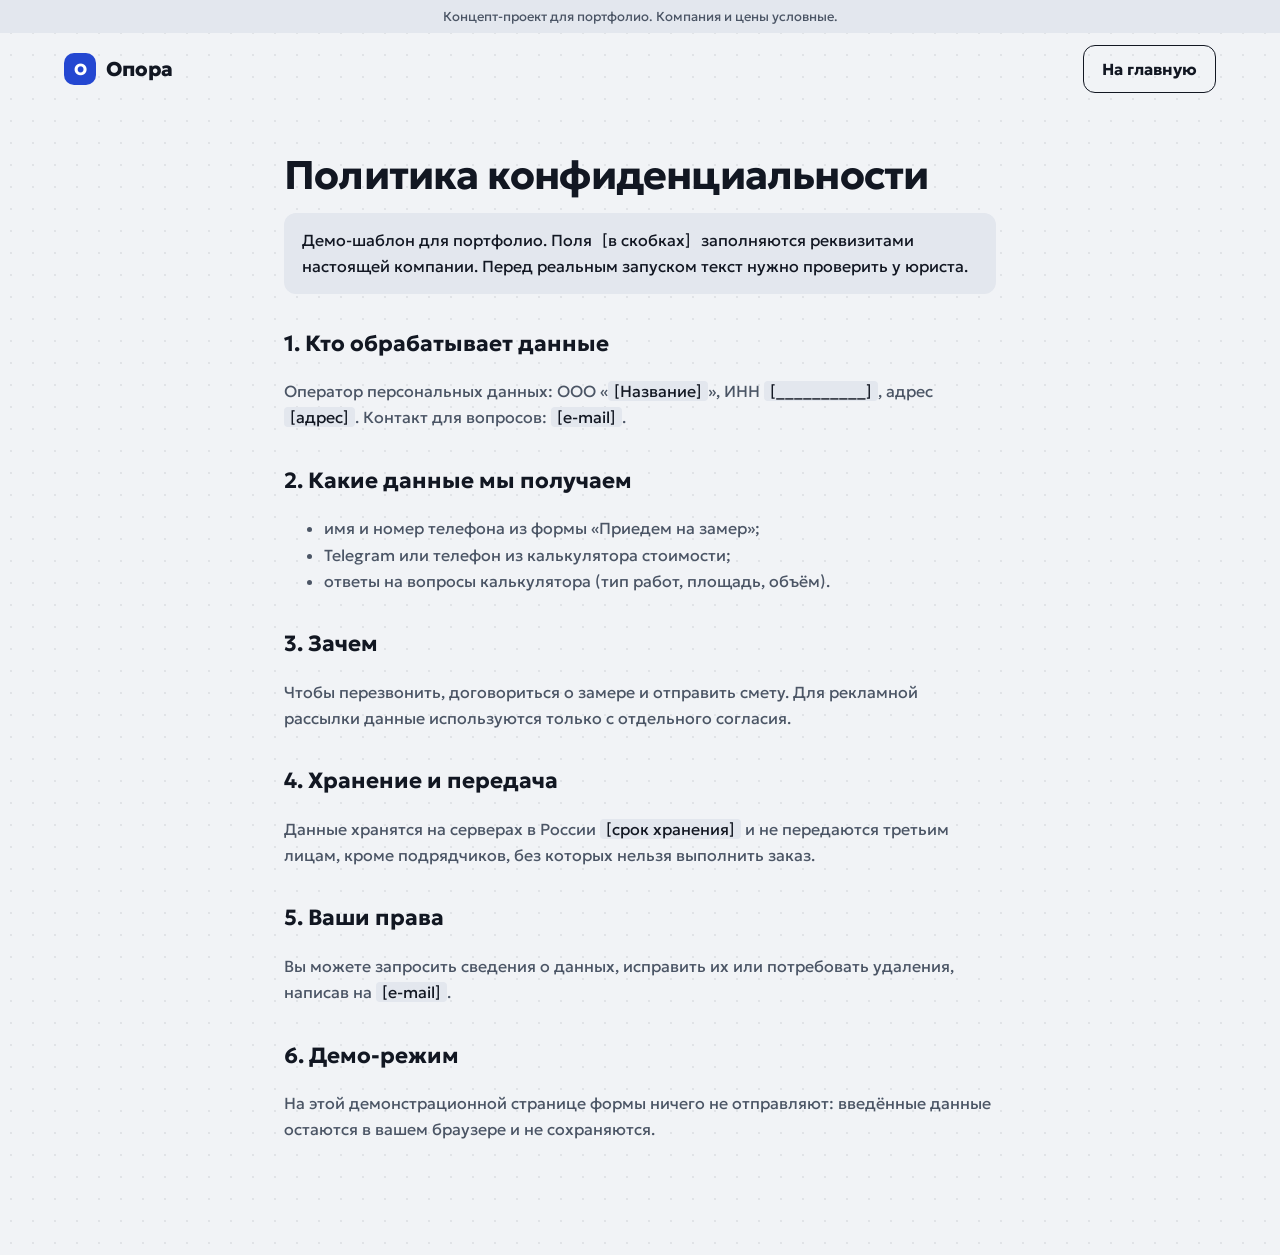
==== privacy.html @ 07a1dea5 "Опора: демо-лендинг строительной компании (кран, квиз, смета, до/после) Co-Authored-By: Claude Sonne" ====
<!doctype html>
<html lang="ru">
<head>
<meta charset="utf-8">
<meta name="viewport" content="width=device-width, initial-scale=1">
<title>Политика конфиденциальности, Опора</title>
<meta name="robots" content="noindex">
<script>
(function(){var d=document.documentElement;try{if(localStorage.getItem('opora-theme')==='dark')d.setAttribute('data-theme','dark')}catch(e){}})();
</script>
<link rel="stylesheet" href="styles.css">
</head>
<body>
<div class="page" style="min-height:100vh">
<div class="demo-bar">Концепт-проект для портфолио. Компания и цены условные.</div>
<header class="hdr">
  <a class="logo" href="index.html" aria-label="Опора, на главную"><span class="logo-mark" aria-hidden="true">О</span><span class="logo-name">Опора</span></a>
  <a class="doc-link" href="index.html">На главную</a>
</header>
<main class="doc">
  <h1>Политика конфиденциальности</h1>
  <p class="warn">Демо-шаблон для портфолио. Поля <span class="fill">[в скобках]</span> заполняются реквизитами настоящей компании. Перед реальным запуском текст нужно проверить у юриста.</p>

  <h2>1. Кто обрабатывает данные</h2>
  <p>Оператор персональных данных: ООО «<span class="fill">[Название]</span>», ИНН <span class="fill">[__________]</span>, адрес <span class="fill">[адрес]</span>. Контакт для вопросов: <span class="fill">[e-mail]</span>.</p>

  <h2>2. Какие данные мы получаем</h2>
  <ul>
    <li>имя и номер телефона из формы «Приедем на замер»;</li>
    <li>Telegram или телефон из калькулятора стоимости;</li>
    <li>ответы на вопросы калькулятора (тип работ, площадь, объём).</li>
  </ul>

  <h2>3. Зачем</h2>
  <p>Чтобы перезвонить, договориться о замере и отправить смету. Для рекламной рассылки данные используются только с отдельного согласия.</p>

  <h2>4. Хранение и передача</h2>
  <p>Данные хранятся на серверах в России <span class="fill">[срок хранения]</span> и не передаются третьим лицам, кроме подрядчиков, без которых нельзя выполнить заказ.</p>

  <h2>5. Ваши права</h2>
  <p>Вы можете запросить сведения о данных, исправить их или потребовать удаления, написав на <span class="fill">[e-mail]</span>.</p>

  <h2>6. Демо-режим</h2>
  <p>На этой демонстрационной странице формы ничего не отправляют: введённые данные остаются в вашем браузере и не сохраняются.</p>
</main>
</div>
</body>
</html>
---- styles.css ----
/* Опора: демо-лендинг. Темы: «Кобальт» (светлая, по умолчанию) и «Сигнал» (тёмная). */
@font-face{font-family:"Geologica";font-weight:400;font-style:normal;font-display:swap;src:url(fonts/geologica-400.ttf) format("truetype")}
@font-face{font-family:"Geologica";font-weight:500;font-style:normal;font-display:swap;src:url(fonts/geologica-500.ttf) format("truetype")}
@font-face{font-family:"Geologica";font-weight:600;font-style:normal;font-display:swap;src:url(fonts/geologica-600.ttf) format("truetype")}
@font-face{font-family:"Geologica";font-weight:700;font-style:normal;font-display:swap;src:url(fonts/geologica-700.ttf) format("truetype")}
@font-face{font-family:"Geologica";font-weight:800;font-style:normal;font-display:swap;src:url(fonts/geologica-800.ttf) format("truetype")}

:root{
  --bg:#F1F3F6;--card:#FBFCFD;--soft:#E3E7EE;--text:#121722;--muted:#4B5565;--line:#D8DDE5;
  --accent:#2447D1;--accentInk:#FFFFFF;--accentText:#2447D1;--accentSub:#DCE3FF;
  --ph:#DCE1EA;--phLine:rgba(18,23,34,.05);--phText:#4B5565;
  --inputLine:#AEB6C3;--inputBg:#FFFFFF;--crane:#3A4456;--dot:rgba(18,23,34,.075);
  --shadow:0 24px 50px rgba(36,71,209,.12);--error:#B3261E;
  color-scheme:light;
}
:root[data-theme="dark"]{
  --bg:#141518;--card:#1D1F23;--soft:#23262B;--text:#ECEAE4;--muted:#A7A49C;--line:#34373D;
  --accent:#E3B23C;--accentInk:#141518;--accentText:#E3B23C;--accentSub:#4A3C12;
  --ph:#23262B;--phLine:rgba(255,255,255,.035);--phText:#9C998F;
  --inputLine:#4A4D54;--inputBg:#141518;--crane:#8E8B84;--dot:rgba(255,255,255,.05);
  --shadow:0 24px 50px rgba(0,0,0,.35);--error:#FF8A80;
  color-scheme:dark;
}

*,*::before,*::after{box-sizing:border-box}
html{-webkit-text-size-adjust:100%}
body{margin:0}
a{color:inherit}
img{display:block;max-width:100%}
button{font:inherit}
:focus-visible{outline:3px solid var(--accentText);outline-offset:3px;border-radius:6px}

.page{background-color:var(--bg);color:var(--text);font-family:"Geologica",system-ui,sans-serif;transition:background-color .3s ease,color .3s ease;overflow-x:clip;
  background-image:radial-gradient(var(--dot) 1.1px,transparent 1.4px);background-size:22px 22px}
.wrap{max-width:1200px;margin:0 auto;padding-left:24px;padding-right:24px}
.sr-only{position:absolute;width:1px;height:1px;overflow:hidden;clip:rect(0 0 0 0);white-space:nowrap}

.demo-bar{font-size:13px;text-align:center;padding:8px 16px;background:var(--soft);color:var(--muted)}

/* Шапка */
.hdr{max-width:1200px;margin:0 auto;padding:0 24px;height:72px;display:flex;justify-content:space-between;align-items:center;gap:16px;position:relative}
.logo{display:flex;align-items:center;gap:10px;text-decoration:none}
.logo-mark{width:32px;height:32px;border-radius:10px;background:var(--accent);color:var(--accentInk);display:flex;align-items:center;justify-content:center;font-weight:800}
.logo-name{font-weight:800;font-size:20px}
.hdr-right{display:flex;align-items:center;gap:24px}
.nav{display:flex;gap:24px;font-size:15px;align-items:center}
.nav a{text-decoration:none;color:var(--muted);transition:color .15s ease}
.nav a:hover{color:var(--text)}
.nav a.tel{color:var(--text);font-weight:700;white-space:nowrap}
.theme-btn{min-height:40px;padding:0 14px;border-radius:10px;border:1.5px solid var(--line);background:var(--card);color:var(--text);font-size:14px;font-weight:600;cursor:pointer;white-space:nowrap}
.burger{display:none;width:44px;height:44px;border-radius:10px;border:1.5px solid var(--line);background:var(--card);color:var(--text);cursor:pointer;padding:0;align-items:center;justify-content:center}
.burger span,.burger span::before,.burger span::after{display:block;width:20px;height:2px;background:currentColor;border-radius:2px;position:relative;transition:transform .2s ease,background-color .2s ease}
.burger span::before,.burger span::after{content:"";position:absolute;left:0}
.burger span::before{top:-6px}.burger span::after{top:6px}
.burger[aria-expanded="true"] span{background:transparent}
.burger[aria-expanded="true"] span::before{transform:translateY(6px) rotate(45deg)}
.burger[aria-expanded="true"] span::after{transform:translateY(-6px) rotate(-45deg)}

/* Общие кнопки и заголовки */
.btn{transition:transform .15s ease,opacity .15s ease;cursor:pointer;border:none;font-weight:700;color:var(--accentInk);background:var(--accent);border-radius:12px;text-decoration:none}
.btn:hover{opacity:.92}
.btn:active{transform:translateY(1px)}
.h2{font-weight:800;font-size:44px;letter-spacing:-.025em;line-height:1.05;margin:0 0 14px}
.lead{margin:0 0 32px;color:var(--muted);font-size:17px;line-height:1.55;max-width:560px}
.sec{max-width:1200px;margin:0 auto;padding:0 24px 104px}

/* Первый экран с краном */
.hero-crane{position:relative;max-width:1200px;margin:0 auto;min-height:860px;padding:0 160px 72px 24px;display:grid;grid-template-columns:minmax(0,1fr) 420px;column-gap:36px;align-items:start}
.ground{position:absolute;left:0;right:0;bottom:0;height:2px;background:var(--line)}
.base{position:absolute;right:38px;bottom:0;width:72px;height:16px;background:var(--crane);border-radius:3px 3px 0 0}
.mast{position:absolute;right:56px;top:34px;bottom:16px;width:36px;border-left:3px solid var(--crane);border-right:3px solid var(--crane);background-image:linear-gradient(to bottom,var(--crane) 0 2px,transparent 2px),linear-gradient(to top right,transparent calc(50% - 1.2px),var(--crane) calc(50% - 1.2px) calc(50% + 1.2px),transparent calc(50% + 1.2px)),linear-gradient(to bottom right,transparent calc(50% - 1.2px),var(--crane) calc(50% - 1.2px) calc(50% + 1.2px),transparent calc(50% + 1.2px));background-size:100% 30px}
.apex{position:absolute;right:48px;top:0;width:52px;height:66px}
.pend-main{position:absolute;left:30px;right:74px;top:4px;height:62px}
.pend-counter{position:absolute;right:8px;top:4px;width:66px;height:62px}
.jib{position:absolute;left:24px;right:6px;top:64px;height:24px;border-top:3px solid var(--crane);border-bottom:3px solid var(--crane);background-image:linear-gradient(to right,var(--crane) 0 2px,transparent 2px),linear-gradient(to top right,transparent calc(50% - 1.2px),var(--crane) calc(50% - 1.2px) calc(50% + 1.2px),transparent calc(50% + 1.2px));background-size:26px 100%}
.jib-tip{position:absolute;left:14px;top:64px;width:12px;height:24px;background:var(--crane);clip-path:polygon(100% 0,100% 100%,0 50%)}
.weights{position:absolute;right:8px;top:88px;display:flex;flex-direction:column;gap:3px}
.weights i{display:block;width:40px;height:13px;background:var(--crane);border-radius:2px}
.cab{position:absolute;right:96px;top:88px;width:38px;height:34px;border-radius:4px 4px 6px 6px;background:var(--accent)}
.cab::after{content:"";position:absolute;left:6px;right:6px;top:6px;height:12px;border-radius:3px;background:var(--bg);opacity:.85}
.hero-text{position:relative;z-index:2;padding-top:168px;max-width:500px}
.hero-text h1{font-weight:800;font-size:clamp(38px,4.6vw,58px);line-height:1.04;letter-spacing:-.03em;margin:0 0 22px}
.hero-text p{font-size:19px;line-height:1.55;color:var(--muted);margin:0;max-width:440px}
.crane-col{position:relative;z-index:3}
.trolley{position:absolute;top:86px;left:50%;width:44px;height:12px;margin-left:-22px;background:var(--crane);border-radius:2px}
.trolley::before,.trolley::after{content:"";position:absolute;top:-6px;width:8px;height:8px;border-radius:50%;background:var(--crane)}
.trolley::before{left:6px}.trolley::after{right:6px}
.hang{position:relative;z-index:1;margin-top:98px;display:flex;flex-direction:column;align-items:center;transform-origin:50% 0;animation:sway 4.2s ease-in-out infinite alternate}
.hang:hover,.hang:focus-within{animation-play-state:paused}
.cable{display:flex;gap:4px;height:58px}
.cable i{display:block;width:1.5px;height:100%;background:var(--crane)}
.hook{display:block;width:40px;height:44px}
.slings{display:block;width:100%;height:30px}
@keyframes sway{from{transform:rotate(-1.5deg)}to{transform:rotate(1.5deg)}}
.m-crane{display:none}

/* Карточка-квиз: все шаги в одной ячейке, высота по самому высокому */
.quiz{width:100%;background:var(--card);border:1.5px solid var(--line);border-radius:16px;padding:28px;box-shadow:var(--shadow);display:grid}
.q-panel{grid-area:1/1;min-width:0}
.q-panel[inert]{visibility:hidden}
.q-top{display:flex;justify-content:space-between;align-items:center;min-height:44px;margin-bottom:8px}
.q-step{font-size:14px;color:var(--muted)}
.link-btn{background:none;border:none;font-size:14px;color:var(--muted);cursor:pointer;min-height:44px;padding:0 4px;text-decoration:underline;text-underline-offset:3px}
.link-btn:hover{color:var(--text)}
.q-title{font-weight:800;font-size:26px;letter-spacing:-.01em;margin:0 0 18px;line-height:1.2}
.q-title:focus{outline:none}
.opts{display:grid;gap:10px}
.opt{min-height:56px;padding:0 18px;text-align:left;background:var(--soft);border:1.5px solid var(--line);border-radius:12px;font-size:16px;font-weight:600;color:var(--text);cursor:pointer;transition:border-color .15s ease,transform .15s ease}
.opt:hover{border-color:var(--accent)}
.opt:active{transform:translateY(1px)}
.opt[aria-pressed="true"]{border-color:var(--accent);box-shadow:inset 0 0 0 1px var(--accent)}
.q-sum{font-size:14px;color:var(--muted);margin-bottom:6px;min-height:21px}
.q-range{font-weight:800;font-size:36px;letter-spacing:-.02em;color:var(--accentText);line-height:1.15}
.q-note{font-size:13px;color:var(--muted);margin:6px 0 20px}
.field{display:grid;gap:6px;font-size:14px;font-weight:600;margin-bottom:12px}
.field input{width:100%;padding:15px 16px;border-radius:12px;border:1.5px solid var(--inputLine);background:var(--inputBg);color:var(--text);font:inherit;font-weight:400}
.field input::placeholder{color:var(--muted);opacity:1}
.field input[aria-invalid="true"]{border-color:var(--error)}
.err{font-size:13px;font-weight:500;color:var(--error);min-height:0}
.err:empty{display:none}
.btn-full{width:100%;padding:17px}
.thanks-title{font-weight:800;font-size:28px;letter-spacing:-.01em;margin:0 0 10px}
.thanks-text{color:var(--muted);line-height:1.55;margin:0 0 14px}

/* Сезонная полоса */
.season{display:flex;flex-wrap:wrap;justify-content:space-between;align-items:center;gap:16px 28px;padding:22px 28px;border-radius:16px;border:1.5px dashed var(--accent);background:var(--card)}
.season b{font-size:20px}
.season div div{color:var(--muted);margin-top:4px}
.season .btn{padding:16px 24px;white-space:nowrap}

/* Комплектации */
.tiers{display:grid;grid-template-columns:repeat(auto-fit,minmax(min(280px,100%),1fr));gap:16px;align-items:stretch}
.tier{background:var(--card);border:1.5px solid var(--line);border-radius:16px;padding:28px;display:flex;flex-direction:column;gap:18px}
.tier h3{margin:0 0 6px;font-size:24px;font-weight:800}
.tier .price{font-size:18px;font-weight:700;color:var(--accentText)}
.tier.main{background:var(--accent);color:var(--accentInk);border-color:var(--accent);box-shadow:var(--shadow)}
.tier.main .price{color:inherit}
.tier .badge{font-size:13px;font-weight:700;margin-bottom:10px;opacity:.9}
.tick{list-style:none;margin:0;padding:0;display:grid;gap:10px}
.tick li{display:flex;gap:10px;align-items:baseline;line-height:1.45}
.tick li::before{content:"";flex:0 0 8px;height:8px;border-radius:2px;background:currentColor;opacity:.55;transform:translateY(-1px)}

/* Смета */
.receipt{max-width:1200px;margin:0 auto;padding:0 24px 104px;display:grid;grid-template-columns:repeat(auto-fit,minmax(min(360px,100%),1fr));gap:64px;align-items:center}
.receipt .h2{line-height:1.04;margin-bottom:16px}
.receipt .lead{font-size:17px;line-height:1.6;max-width:420px;margin:0}
.check{background:var(--card);border:1.5px solid var(--text);border-radius:16px;padding:30px;box-shadow:10px 10px 0 var(--accent);margin-right:10px}
.check-head{display:flex;justify-content:space-between;align-items:baseline;gap:12px;margin-bottom:20px}
.check-head b{font-size:20px;font-weight:800}
.check-head span{font-size:13px;color:var(--muted)}
.seg{display:grid;grid-template-columns:repeat(2,minmax(0,1fr));gap:6px;padding:5px;background:var(--soft);border-radius:12px;margin-bottom:18px}
.seg button{min-height:44px;border-radius:9px;border:none;font-weight:700;font-size:15px;cursor:pointer;background:transparent;color:var(--text)}
.seg button[aria-pressed="true"]{background:var(--card);box-shadow:0 2px 8px rgba(0,0,0,.12)}
.range-label{display:flex;justify-content:space-between;font-weight:700;font-size:15px}
input[type=range]{width:100%;accent-color:var(--accent);height:28px;margin:4px 0 0}
.lines{display:grid;gap:10px;margin:18px 0 0;font-size:15px}
.lines div{display:flex;justify-content:space-between;gap:12px}
.lines span{color:var(--muted)}
.total{display:flex;justify-content:space-between;align-items:baseline;gap:12px;margin-top:20px;padding-top:16px;border-top:2px dashed var(--line)}
.total span:first-child{font-weight:800}
.total span:last-child{font-weight:800;font-size:32px;color:var(--accentText)}
.check .btn{display:block;width:100%;margin-top:20px;padding:16px;text-align:center}

/* Было и стало */
.ba-view{position:relative;height:480px;border-radius:16px;overflow:hidden;touch-action:pan-y;cursor:ew-resize;user-select:none;background:var(--ph)}
.ba-view img{position:absolute;inset:0;width:100%;height:100%;object-fit:cover;pointer-events:none}
.ba-before{position:absolute;inset:0;clip-path:inset(0 50% 0 0)}
.ba-before img{filter:grayscale(.85) contrast(.7) brightness(.62) sepia(.25)}
.ba-before::after{content:"";position:absolute;inset:0;background:repeating-linear-gradient(135deg,rgba(0,0,0,.10) 0 2px,transparent 2px 16px),linear-gradient(180deg,rgba(90,80,70,.25),rgba(40,36,32,.35))}
.ba-line{position:absolute;top:0;bottom:0;left:50%;width:3px;margin-left:-1.5px;background:var(--accent);pointer-events:none}
.ba-knob{position:absolute;top:50%;left:50%;width:44px;height:44px;margin:-22px 0 0 -22px;border-radius:50%;background:var(--accent);color:var(--accentInk);display:flex;align-items:center;justify-content:center;font-weight:800;pointer-events:none}
.ba-scale{display:flex;justify-content:space-between;margin-top:12px;font-size:14px;font-weight:600;color:var(--muted)}
.ba-cap{margin:14px 0 0;font-size:15px;color:var(--muted)}
.ba-cap b{color:var(--text)}
.ba-cap small{display:block;margin-top:6px;font-size:13px}

/* Бенто */
.bento-title{margin:0 0 32px;max-width:620px}
.bento{display:grid;grid-template-columns:repeat(3,minmax(0,1fr));gap:16px}
.cell{border-radius:16px;padding:28px;background:var(--card);border:1.5px solid var(--line)}
.cell h3{margin:0 0 8px;font-size:21px;font-weight:700}
.cell p{margin:0;color:var(--muted);line-height:1.55}
.cell.big{grid-column:span 2;background:var(--accent);color:var(--accentInk);border-color:var(--accent);padding:30px;min-height:220px;display:flex;flex-direction:column;justify-content:space-between}
.cell.big h3{font-size:30px;font-weight:800;letter-spacing:-.01em;max-width:460px}
.cell.big p{color:var(--accentSub);max-width:460px}
.cell.photo{padding:0;overflow:hidden;min-height:220px;border:none}
.cell.photo img{width:100%;height:100%;object-fit:cover;min-height:220px}
.cell.wide{grid-column:span 2}
.cell.wide p{max-width:560px}

/* Команда */
.team{display:grid;grid-template-columns:repeat(auto-fit,minmax(min(240px,100%),1fr));gap:20px}
.team figure{margin:0}
.team img{width:100%;aspect-ratio:4/5;object-fit:cover;border-radius:16px;background:var(--ph)}
.team figcaption{margin-top:12px}
.team figcaption b{font-size:18px}
.team figcaption div{color:var(--muted);font-size:15px}

/* Ипотека */
.tint{background:var(--soft)}
.tint-in{max-width:1200px;margin:0 auto;padding:88px 24px;display:grid;grid-template-columns:repeat(auto-fit,minmax(min(300px,100%),1fr));gap:32px 48px;align-items:start}
.tint-in p{margin:0;color:var(--muted);line-height:1.55}
.tint-list{display:grid;gap:24px}
.tint-list b{font-size:18px}
.tint-list p{margin-top:6px}

/* Где строим */
.where{max-width:1200px;margin:0 auto;padding:96px 24px 104px;display:grid;grid-template-columns:repeat(auto-fit,minmax(min(340px,100%),1fr));gap:48px;align-items:center}
.where .lead{margin-bottom:32px}
.pills{display:flex;flex-wrap:wrap;gap:8px}
.pill{display:inline-flex;align-items:center;min-height:40px;padding:0 16px;border-radius:999px;border:1.5px solid var(--line);background:var(--card);font-size:15px;font-weight:600}
.docs{display:flex;flex-wrap:wrap;gap:12px;margin-top:32px}
.doc-link{display:inline-flex;align-items:center;min-height:48px;padding:0 18px;border-radius:12px;border:1.5px solid var(--text);text-decoration:none;font-weight:700;transition:background-color .15s ease}
.doc-link:hover{background:var(--soft)}
.map{height:420px;border-radius:16px;position:relative;overflow:hidden;background-color:var(--ph);background-image:repeating-linear-gradient(135deg,var(--phLine) 0 2px,transparent 2px 14px);display:flex;align-items:flex-end;justify-content:center;padding:16px;text-align:center;color:var(--phText);font-size:14px}
.map-pin{position:absolute;width:16px;height:16px;border-radius:50% 50% 50% 0;background:var(--accent);transform:rotate(-45deg);box-shadow:0 0 0 4px var(--card)}

/* Отзывы */
.reviews{max-width:1200px;margin:0 auto;padding:0 24px 104px;display:grid;grid-template-columns:repeat(auto-fit,minmax(min(340px,100%),1fr));gap:48px}
.reviews figure{margin:0}
.reviews blockquote{margin:0 0 16px;font-size:22px;line-height:1.45;font-weight:500}
.reviews figcaption{color:var(--muted);font-size:15px}

/* FAQ */
.faq{max-width:960px}
.faq .h2{margin-bottom:24px}
.faq details{border-top:1px solid var(--line);padding:4px 0}
.faq details:last-child{border-bottom:1px solid var(--line)}
.faq summary{cursor:pointer;list-style:none;padding:18px 36px 18px 0;font-weight:700;font-size:18px;position:relative}
.faq summary::-webkit-details-marker{display:none}
.faq summary::after{content:"+";position:absolute;right:4px;top:50%;transform:translateY(-50%);font-size:26px;font-weight:400;color:var(--accentText);transition:transform .2s}
.faq details[open] summary::after{transform:translateY(-50%) rotate(45deg)}
.faq details p{margin:0 0 18px;color:var(--muted);line-height:1.6;max-width:760px}

/* Форма замера */
.form-box{background:var(--card);border:1.5px solid var(--line);border-radius:16px;padding:44px;display:grid;grid-template-columns:repeat(auto-fit,minmax(min(300px,100%),1fr));gap:32px;align-items:end}
.form-box p{margin:0;color:var(--muted)}
.form-box form{display:grid;gap:12px}
.form-box .field{margin-bottom:0}
.fine{font-size:13px;color:var(--muted);line-height:1.5}
.form-ok{display:none}
.form-ok.on{display:block}
.form-ok b{font-size:22px;font-weight:800;display:block;margin-bottom:8px}

/* Подвал */
.ftr{border-top:1px solid var(--line)}
.ftr-in{max-width:1200px;margin:0 auto;padding:32px 24px 36px;display:grid;grid-template-columns:repeat(auto-fit,minmax(min(240px,100%),1fr));gap:20px 40px;color:var(--muted);font-size:14px;line-height:1.6}
.ftr-in b{color:var(--text);font-size:16px}

/* Страница политики */
.doc{max-width:760px;margin:0 auto;padding:24px 24px 96px;line-height:1.65}
.doc h1{font-size:40px;letter-spacing:-.02em;line-height:1.1;margin:24px 0 16px}
.doc h2{font-size:22px;margin:32px 0 8px}
.doc p,.doc li{color:var(--muted)}
.doc .warn{background:var(--soft);border-radius:12px;padding:14px 18px;color:var(--text)}
.fill{background:var(--soft);padding:0 6px;border-radius:4px;color:var(--text)}

/* Появление при прокрутке */
.js .reveal{opacity:0;transform:translateY(18px);transition:opacity .6s cubic-bezier(.16,1,.3,1),transform .6s cubic-bezier(.16,1,.3,1)}
.js .reveal.in{opacity:1;transform:none}

/* Планшет и телефон */
@media (max-width:900px){
  .hdr-right{gap:10px}
  .burger{display:flex}
  .nav{display:none;position:absolute;top:72px;left:16px;right:16px;z-index:20;flex-direction:column;align-items:stretch;gap:0;background:var(--card);border:1.5px solid var(--line);border-radius:16px;padding:8px 16px;box-shadow:var(--shadow)}
  .nav.open{display:flex}
  .nav a{padding:14px 0;border-bottom:1px solid var(--line);font-size:17px}
  .nav a:last-child{border-bottom:none}
  .hero-crane{min-height:0;display:flex;flex-direction:column;padding:0 24px 48px}
  .mast,.apex,.pend-main,.pend-counter,.weights,.cab,.base,.jib-tip,.jib{display:none}
  .hero-text{order:1;padding-top:32px;max-width:none}
  .crane-col{order:3;width:100%;max-width:440px;margin:20px auto 0}
  .m-crane{display:block;position:absolute;left:0;right:0;top:0;bottom:-48px;z-index:0}
  .m-apex{position:absolute;right:10px;top:0;width:44px;height:66px}
  .m-jib{position:absolute;left:-24px;right:-18px;top:64px;height:22px;border-top:3px solid var(--crane);border-bottom:3px solid var(--crane);background-image:linear-gradient(to right,var(--crane) 0 2px,transparent 2px),linear-gradient(to top right,transparent calc(50% - 1.2px),var(--crane) calc(50% - 1.2px) calc(50% + 1.2px),transparent calc(50% + 1.2px));background-size:24px 100%}
  .m-mast{position:absolute;right:18px;top:34px;bottom:0;width:28px;border-left:3px solid var(--crane);border-right:3px solid var(--crane);background-image:linear-gradient(to bottom,var(--crane) 0 2px,transparent 2px),linear-gradient(to top right,transparent calc(50% - 1.2px),var(--crane) calc(50% - 1.2px) calc(50% + 1.2px),transparent calc(50% + 1.2px)),linear-gradient(to bottom right,transparent calc(50% - 1.2px),var(--crane) calc(50% - 1.2px) calc(50% + 1.2px),transparent calc(50% + 1.2px));background-size:100% 26px}
  .m-cab{position:absolute;right:50px;top:86px;width:30px;height:28px;border-radius:4px;background:var(--accent)}
  .m-base{position:absolute;right:6px;bottom:0;width:52px;height:12px;background:var(--crane);border-radius:3px 3px 0 0}
  .crane-col .trolley{top:84px;left:38%}
  .hang{margin-top:96px}
  .h2{font-size:34px}
  .receipt{gap:40px}
  .bento{grid-template-columns:repeat(2,minmax(0,1fr))}
  .ba-view{height:360px}
}
@media (max-width:640px){
  .sec,.receipt{padding-bottom:72px}
  .h2{font-size:30px}
  .bento{grid-template-columns:minmax(0,1fr)}
  .cell.big,.cell.wide{grid-column:auto}
  .cell.big h3{font-size:26px}
  .check{padding:22px;box-shadow:6px 6px 0 var(--accent);margin-right:6px}
  .quiz{padding:20px}
  .q-title{font-size:23px}
  .q-range{font-size:30px}
  .season{padding:20px}
  .form-box{padding:24px}
  .tint-in{padding:64px 24px}
  .where{padding:64px 24px 72px;gap:32px}
  .map{height:300px}
  .reviews{gap:32px;padding-bottom:72px}
  .reviews blockquote{font-size:20px}
  .ba-view{height:280px}
  .hdr-right .theme-btn{padding:0 10px;font-size:13px}
  .logo-name{font-size:18px}
}
@media (prefers-reduced-motion:reduce){
  .hang{animation:none}
  .faq summary::after{transition:none}
  .js .reveal{opacity:1;transform:none;transition:none}
}
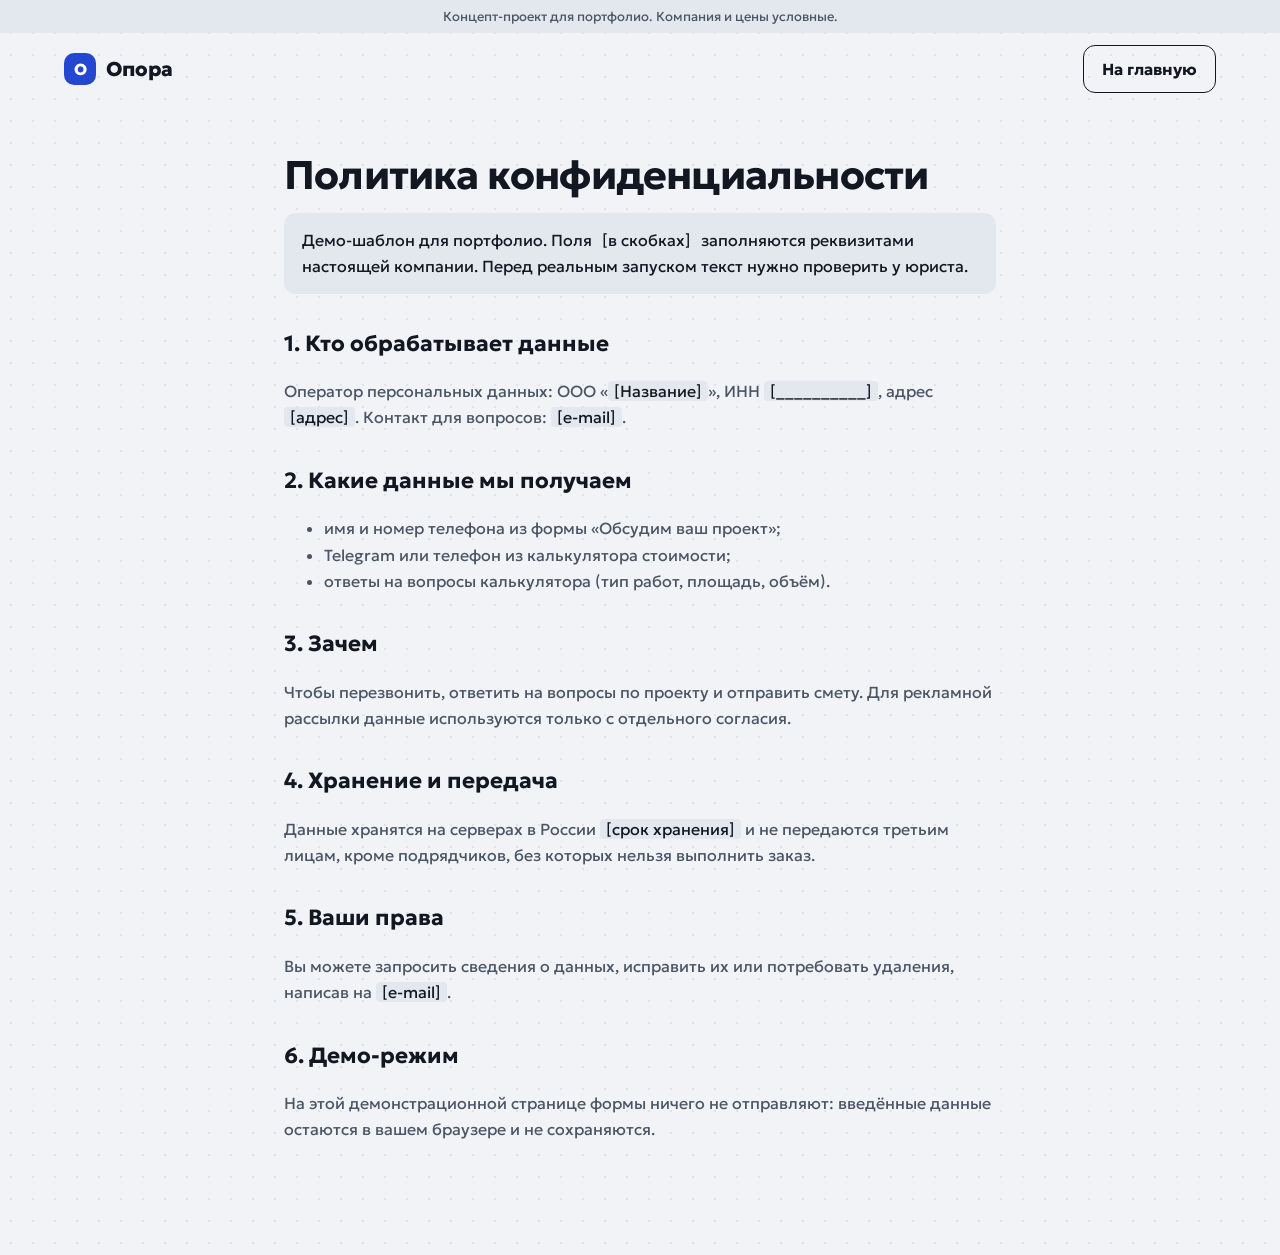
==== commit 959a35d2: "Крепление крюка и строп, новая тёмная тема, форма «Обсудим проект», компактный первый экран Co-Autho" ====
--- a/privacy.html
+++ b/privacy.html
@@ -26,13 +26,13 @@
 
   <h2>2. Какие данные мы получаем</h2>
   <ul>
-    <li>имя и номер телефона из формы «Приедем на замер»;</li>
+    <li>имя и номер телефона из формы «Обсудим ваш проект»;</li>
     <li>Telegram или телефон из калькулятора стоимости;</li>
     <li>ответы на вопросы калькулятора (тип работ, площадь, объём).</li>
   </ul>
 
   <h2>3. Зачем</h2>
-  <p>Чтобы перезвонить, договориться о замере и отправить смету. Для рекламной рассылки данные используются только с отдельного согласия.</p>
+  <p>Чтобы перезвонить, ответить на вопросы по проекту и отправить смету. Для рекламной рассылки данные используются только с отдельного согласия.</p>
 
   <h2>4. Хранение и передача</h2>
   <p>Данные хранятся на серверах в России <span class="fill">[срок хранения]</span> и не передаются третьим лицам, кроме подрядчиков, без которых нельзя выполнить заказ.</p>
--- a/styles.css
+++ b/styles.css
@@ -14,10 +14,10 @@
   color-scheme:light;
 }
 :root[data-theme="dark"]{
-  --bg:#141518;--card:#1D1F23;--soft:#23262B;--text:#ECEAE4;--muted:#A7A49C;--line:#34373D;
-  --accent:#E3B23C;--accentInk:#141518;--accentText:#E3B23C;--accentSub:#4A3C12;
-  --ph:#23262B;--phLine:rgba(255,255,255,.035);--phText:#9C998F;
-  --inputLine:#4A4D54;--inputBg:#141518;--crane:#8E8B84;--dot:rgba(255,255,255,.05);
+  --bg:#0E161B;--card:#15222A;--soft:#1B2B35;--text:#E9EFF2;--muted:#9DB0BA;--line:#2B3E49;
+  --accent:#FF7A3D;--accentInk:#0E161B;--accentText:#FF8F5C;--accentSub:#3D1B09;
+  --ph:#1B2B35;--phLine:rgba(255,255,255,.035);--phText:#9DB0BA;
+  --inputLine:#4C6573;--inputBg:#0E161B;--crane:#8CA3AF;--dot:rgba(255,255,255,.05);
   --shadow:0 24px 50px rgba(0,0,0,.35);--error:#FF8A80;
   color-scheme:dark;
 }
@@ -65,7 +65,7 @@
 .sec{max-width:1200px;margin:0 auto;padding:0 24px 104px}
 
 /* Первый экран с краном */
-.hero-crane{position:relative;max-width:1200px;margin:0 auto;min-height:860px;padding:0 160px 72px 24px;display:grid;grid-template-columns:minmax(0,1fr) 420px;column-gap:36px;align-items:start}
+.hero-crane{position:relative;max-width:1200px;margin:0 auto;min-height:790px;padding:0 160px 56px 24px;display:grid;grid-template-columns:minmax(0,1fr) 420px;column-gap:36px;align-items:start}
 .ground{position:absolute;left:0;right:0;bottom:0;height:2px;background:var(--line)}
 .base{position:absolute;right:38px;bottom:0;width:72px;height:16px;background:var(--crane);border-radius:3px 3px 0 0}
 .mast{position:absolute;right:56px;top:34px;bottom:16px;width:36px;border-left:3px solid var(--crane);border-right:3px solid var(--crane);background-image:linear-gradient(to bottom,var(--crane) 0 2px,transparent 2px),linear-gradient(to top right,transparent calc(50% - 1.2px),var(--crane) calc(50% - 1.2px) calc(50% + 1.2px),transparent calc(50% + 1.2px)),linear-gradient(to bottom right,transparent calc(50% - 1.2px),var(--crane) calc(50% - 1.2px) calc(50% + 1.2px),transparent calc(50% + 1.2px));background-size:100% 30px}
@@ -78,7 +78,7 @@
 .weights i{display:block;width:40px;height:13px;background:var(--crane);border-radius:2px}
 .cab{position:absolute;right:96px;top:88px;width:38px;height:34px;border-radius:4px 4px 6px 6px;background:var(--accent)}
 .cab::after{content:"";position:absolute;left:6px;right:6px;top:6px;height:12px;border-radius:3px;background:var(--bg);opacity:.85}
-.hero-text{position:relative;z-index:2;padding-top:168px;max-width:500px}
+.hero-text{position:relative;z-index:2;padding-top:150px;max-width:500px}
 .hero-text h1{font-weight:800;font-size:clamp(38px,4.6vw,58px);line-height:1.04;letter-spacing:-.03em;margin:0 0 22px}
 .hero-text p{font-size:19px;line-height:1.55;color:var(--muted);margin:0;max-width:440px}
 .crane-col{position:relative;z-index:3}
@@ -87,25 +87,25 @@
 .trolley::before{left:6px}.trolley::after{right:6px}
 .hang{position:relative;z-index:1;margin-top:98px;display:flex;flex-direction:column;align-items:center;transform-origin:50% 0;animation:sway 4.2s ease-in-out infinite alternate}
 .hang:hover,.hang:focus-within{animation-play-state:paused}
-.cable{display:flex;gap:4px;height:58px}
+.cable{display:flex;gap:4px;height:40px}
 .cable i{display:block;width:1.5px;height:100%;background:var(--crane)}
-.hook{display:block;width:40px;height:44px}
-.slings{display:block;width:100%;height:30px}
+.hook{display:block;width:40px;height:44px;position:relative;z-index:1}
+.slings{display:block;width:100%;height:30px;margin-top:-3px}
 @keyframes sway{from{transform:rotate(-1.5deg)}to{transform:rotate(1.5deg)}}
 .m-crane{display:none}
 
 /* Карточка-квиз: все шаги в одной ячейке, высота по самому высокому */
-.quiz{width:100%;background:var(--card);border:1.5px solid var(--line);border-radius:16px;padding:28px;box-shadow:var(--shadow);display:grid}
+.quiz{width:100%;background:var(--card);border:1.5px solid var(--line);border-radius:16px;padding:24px 28px;box-shadow:var(--shadow);display:grid}
 .q-panel{grid-area:1/1;min-width:0}
 .q-panel[inert]{visibility:hidden}
 .q-top{display:flex;justify-content:space-between;align-items:center;min-height:44px;margin-bottom:8px}
 .q-step{font-size:14px;color:var(--muted)}
 .link-btn{background:none;border:none;font-size:14px;color:var(--muted);cursor:pointer;min-height:44px;padding:0 4px;text-decoration:underline;text-underline-offset:3px}
 .link-btn:hover{color:var(--text)}
-.q-title{font-weight:800;font-size:26px;letter-spacing:-.01em;margin:0 0 18px;line-height:1.2}
+.q-title{font-weight:800;font-size:26px;letter-spacing:-.01em;margin:0 0 14px;line-height:1.2}
 .q-title:focus{outline:none}
 .opts{display:grid;gap:10px}
-.opt{min-height:56px;padding:0 18px;text-align:left;background:var(--soft);border:1.5px solid var(--line);border-radius:12px;font-size:16px;font-weight:600;color:var(--text);cursor:pointer;transition:border-color .15s ease,transform .15s ease}
+.opt{min-height:52px;padding:0 18px;text-align:left;background:var(--soft);border:1.5px solid var(--line);border-radius:12px;font-size:16px;font-weight:600;color:var(--text);cursor:pointer;transition:border-color .15s ease,transform .15s ease}
 .opt:hover{border-color:var(--accent)}
 .opt:active{transform:translateY(1px)}
 .opt[aria-pressed="true"]{border-color:var(--accent);box-shadow:inset 0 0 0 1px var(--accent)}
@@ -277,7 +277,7 @@
   .m-mast{position:absolute;right:18px;top:34px;bottom:0;width:28px;border-left:3px solid var(--crane);border-right:3px solid var(--crane);background-image:linear-gradient(to bottom,var(--crane) 0 2px,transparent 2px),linear-gradient(to top right,transparent calc(50% - 1.2px),var(--crane) calc(50% - 1.2px) calc(50% + 1.2px),transparent calc(50% + 1.2px)),linear-gradient(to bottom right,transparent calc(50% - 1.2px),var(--crane) calc(50% - 1.2px) calc(50% + 1.2px),transparent calc(50% + 1.2px));background-size:100% 26px}
   .m-cab{position:absolute;right:50px;top:86px;width:30px;height:28px;border-radius:4px;background:var(--accent)}
   .m-base{position:absolute;right:6px;bottom:0;width:52px;height:12px;background:var(--crane);border-radius:3px 3px 0 0}
-  .crane-col .trolley{top:84px;left:38%}
+  .crane-col .trolley{top:84px}
   .hang{margin-top:96px}
   .h2{font-size:34px}
   .receipt{gap:40px}
@@ -310,3 +310,4 @@
   .faq summary::after{transition:none}
   .js .reveal{opacity:1;transform:none;transition:none}
 }
+.field select{width:100%;padding:15px 16px;border-radius:12px;border:1.5px solid var(--inputLine);background:var(--inputBg);color:var(--text);font:inherit;font-weight:400}
